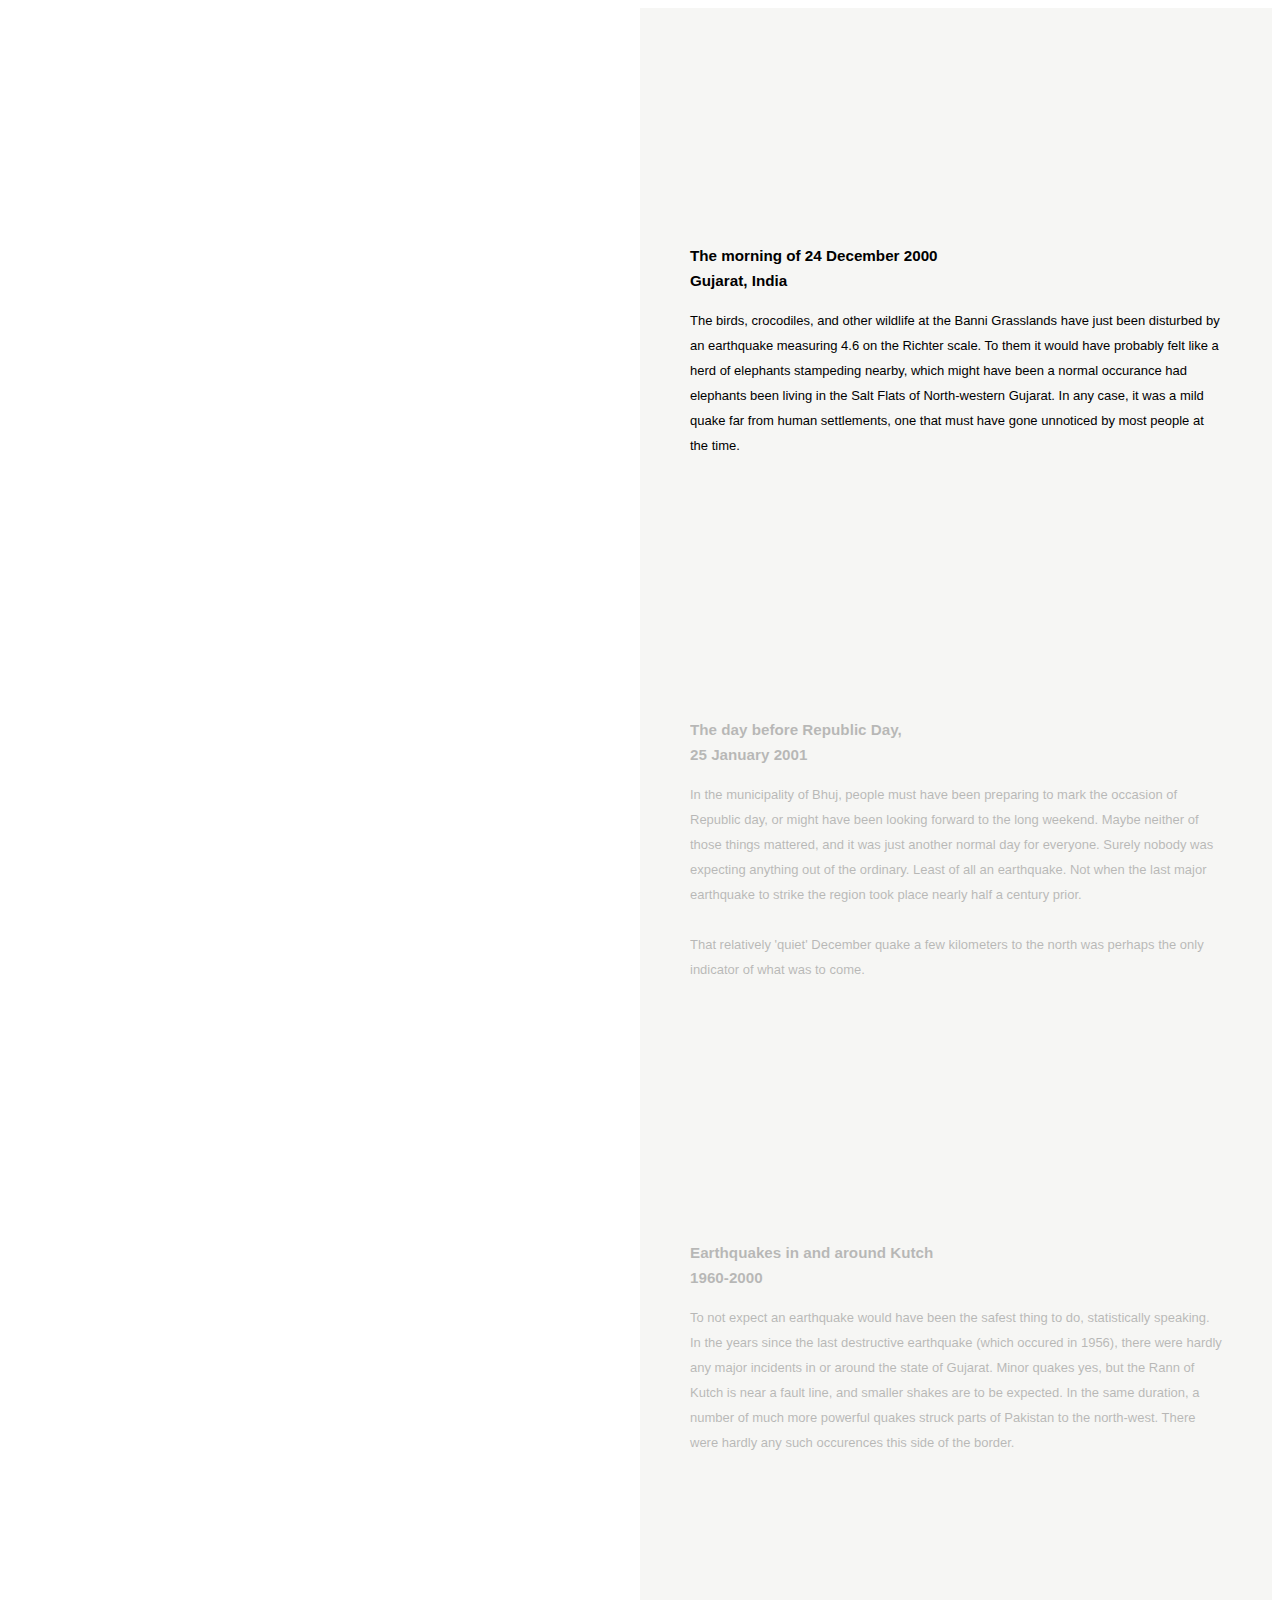
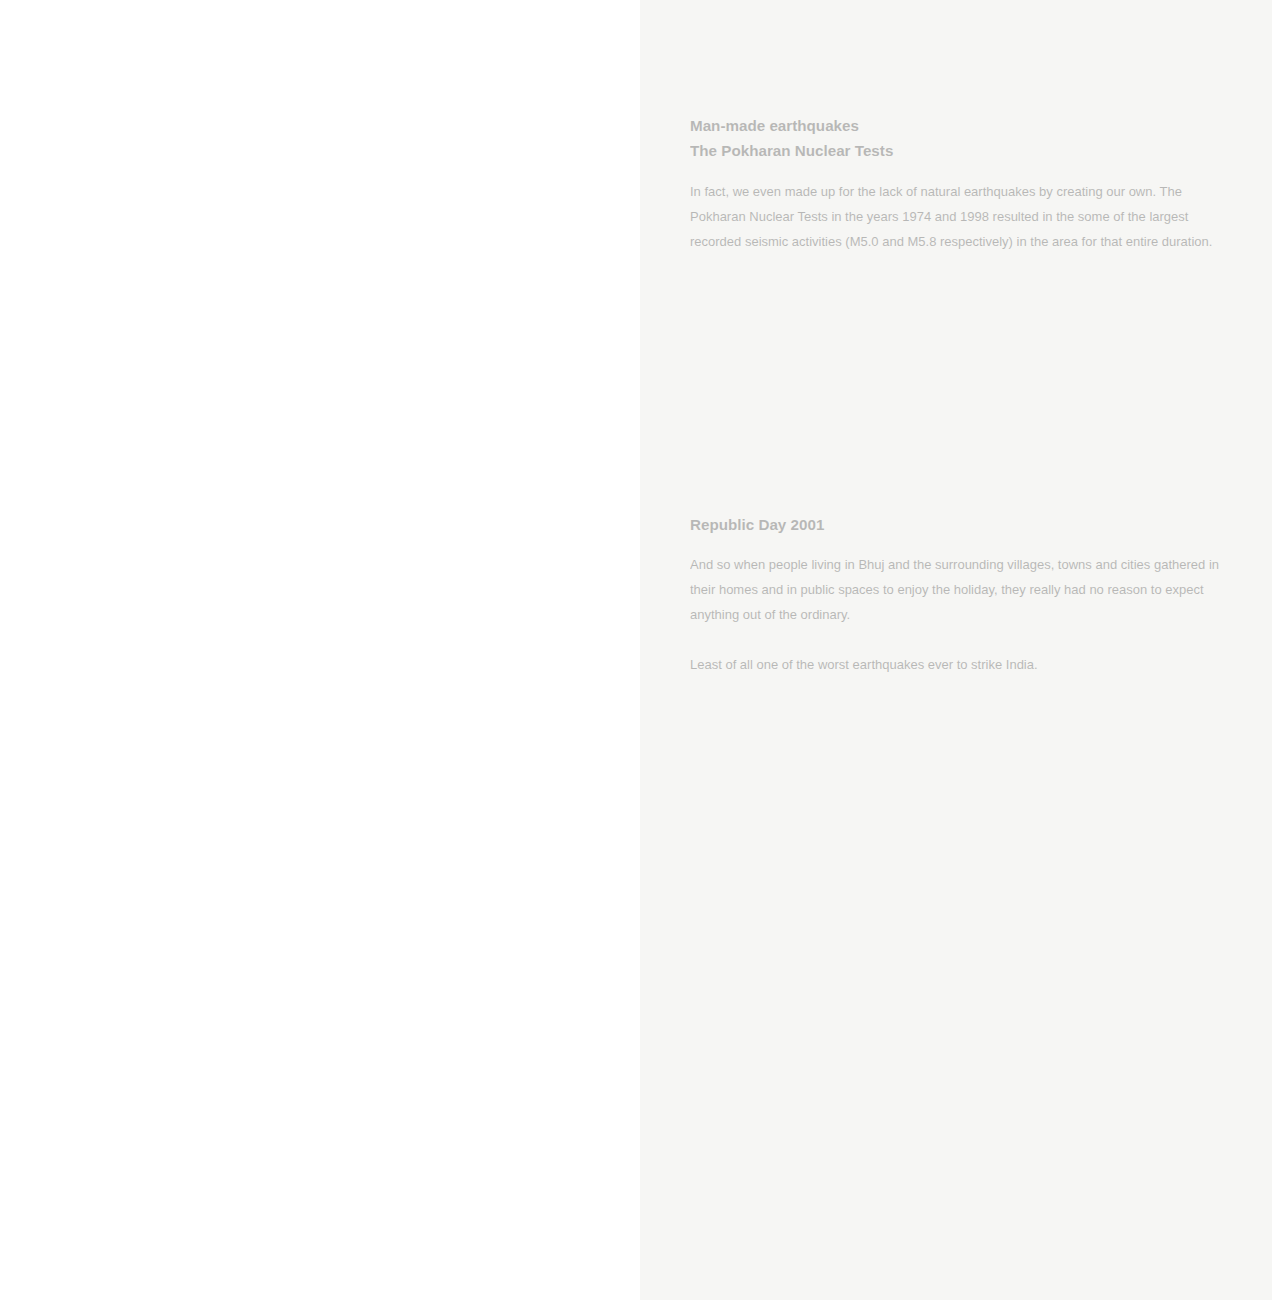
==== mapschool19/BhujDataStory.html @ 77ca4eab "Microupdate" ====
<!DOCTYPE html>
<html>
<head>
    <meta charset='utf-8' />
    <title>Bhuj - The Singularity</title>
    <meta name='viewport' content='initial-scale=1,maximum-scale=1,user-scalable=no' />
    <script src='https://api.tiles.mapbox.com/mapbox-gl-js/v1.3.1/mapbox-gl.js'></script>
    <link href='https://api.tiles.mapbox.com/mapbox-gl-js/v1.3.1/mapbox-gl.css' rel='stylesheet' />

    
    <link rel="stylesheet" type="text/css" href="style/style.css">
    
    <link href="https://fonts.googleapis.com/css?family=IBM+Plex+Mono&display=swap" rel="stylesheet">

</head>
<body>


<style>
#map {
    position: fixed;
    width:50%;

}
#features {
    width: 50%;
    margin-left: 50%;
    font-family: sans-serif;
    overflow-y: scroll;
    background-color: #f6f6f4;
}
 #headingtext{
    padding:  0px 50px;
    line-height: 25px;
    }
    
section {
    padding:  220px 50px 10px 50px;
    line-height: 25px;
    opacity: 0.25;
    font-size: 13px;
}
        
section.active {
    opacity: 1;
}
section:last-child {
    border-bottom: none;
    margin-bottom: 600px;
}
</style>

<div id='map'></div>
<div id='features'>
    
    <section id='prebhujone' class = 'active'>
        <h3>The morning of 24 December 2000<br>Gujarat, India</h3>
        <p>The birds, crocodiles, and other wildlife at the Banni Grasslands have just been disturbed by an earthquake measuring 4.6 on the Richter scale. To them it would have probably felt like a herd of elephants stampeding nearby, which might have been a normal occurance had elephants been living in the Salt Flats of North-western Gujarat. In any case, it was a mild quake far from human settlements, one that must have gone unnoticed by most people at the time.</p>
    </section>
    
    <section id='prebhujtwo'>
        <h3>The day before Republic Day,<br> 25 January 2001</h3>
        <p>In the municipality of Bhuj, people must have been preparing to mark the occasion of Republic day, or might have been looking forward to the long weekend. Maybe neither of those things mattered, and it was just another normal day for everyone. Surely nobody was expecting anything out of the ordinary. Least of all an earthquake. Not when the last major earthquake to strike the region took place nearly half a century prior.  <br><br> That relatively 'quiet' December quake a few kilometers to the north was perhaps the only indicator of what was to come.  </p>
    </section>
    
    <section id='earthquakehistory'>
        <h3>Earthquakes in and around Kutch<br>1960-2000</h3>
        <p>To not expect an earthquake would have been the safest thing to do, statistically speaking. In the years since the last destructive earthquake (which occured in 1956), there were hardly any major incidents in or around the state of Gujarat. Minor quakes yes, but the Rann of Kutch is near a fault line, and smaller shakes are to be expected. In the same duration, a number of much more powerful quakes struck parts of Pakistan to the north-west. There were hardly any such occurences this side of the border.</p>
    </section>
    
    <section id='nuclear'>
        <h3>Man-made earthquakes<br>The Pokharan Nuclear Tests</h3>
        <p>In fact, we even made up for the lack of natural earthquakes by creating our own. The Pokharan Nuclear Tests in the years 1974 and 1998 resulted in the some of the largest recorded seismic activities (M5.0 and M5.8 respectively) in the area for that entire duration.</p>
    </section>
    
    <section id='dday'>
        <h3>Republic Day 2001</h3>
        <p>And so when people living in Bhuj and the surrounding villages, towns and cities gathered in their homes and in public spaces to enjoy the holiday, they really had no reason to expect anything out of the ordinary.<br><br>
        Least of all one of the worst earthquakes ever to strike India.
        </p>
    </section>
    

    </div>
<script>
mapboxgl.accessToken = 'pk.eyJ1IjoicmlzaGl2YW51a3VydSIsImEiOiJjazA2eGFybDQwNXg1M29tYzc4OWdjNTJtIn0.K-1QUouqlL8MSHaQAMP_0A';

var map = new mapboxgl.Map({
    container: 'map',
    style: 'mapbox://styles/rishivanukuru/ck06xkkby1nrp1cmcadby5s35/draft',
    center: [69.763000000000005,23.971],
    zoom: 12
});
    
    map.on('click', function(e) {
  var features = map.queryRenderedFeatures(e.point, {
    layers: ['earthquakes-before-bhuj-v1'] // replace this with the name of the layer
  });

  if (!features.length) {
    return;
  }

  var feature = features[0];

  var popup = new mapboxgl.Popup({ offset: [0, -15] })
    .setLngLat(feature.geometry.coordinates)
    .setHTML('<h3>' + feature.properties.title + '</h3><p>' + feature.properties.description + '</p>')
    .addTo(map);
});

var chapters = {

    'prebhujone': {
        curve:1,
        //bearing: 27,
        center: [69.763000000000005,23.971],
        zoom: 12
    },
    'prebhujtwo': {
        curve: 0.1,
        duration: 5000,
        center: [69.672,23.251],
        zoom: 12.25,
        pitch: 0
    },
    'earthquakehistory': {
        center: [70.137, 24.202],
        zoom: 5.48,
        duration: 3000
    },
    'nuclear': {
        center: [71.879, 26.972],
        zoom: 9.96,
        duration: 3000

    },
    'dday': {
        duration: 5000,
        center: [69.672,23.251],
        zoom: 12.25,
        pitch: 0
    },
};

// On every scroll event, check which element is on screen
window.onscroll = function() {
    var chapterNames = Object.keys(chapters);
    for (var i = 0; i < chapterNames.length; i++) {
        var chapterName = chapterNames[i];
        if (isElementOnScreen(chapterName)) {
            setActiveChapter(chapterName);
            break;
        }
    }
};

var activeChapterName = 'preBhujOne';
function setActiveChapter(chapterName) {
    if (chapterName === activeChapterName) return;

    map.flyTo(chapters[chapterName]);

    document.getElementById(chapterName).setAttribute('class', 'active');
    document.getElementById(activeChapterName).setAttribute('class', '');

    activeChapterName = chapterName;
}

function isElementOnScreen(id) {
    var element = document.getElementById(id);
    var bounds = element.getBoundingClientRect();
    return bounds.top < window.innerHeight && bounds.bottom > 0;
}

</script>

</body>
</html>
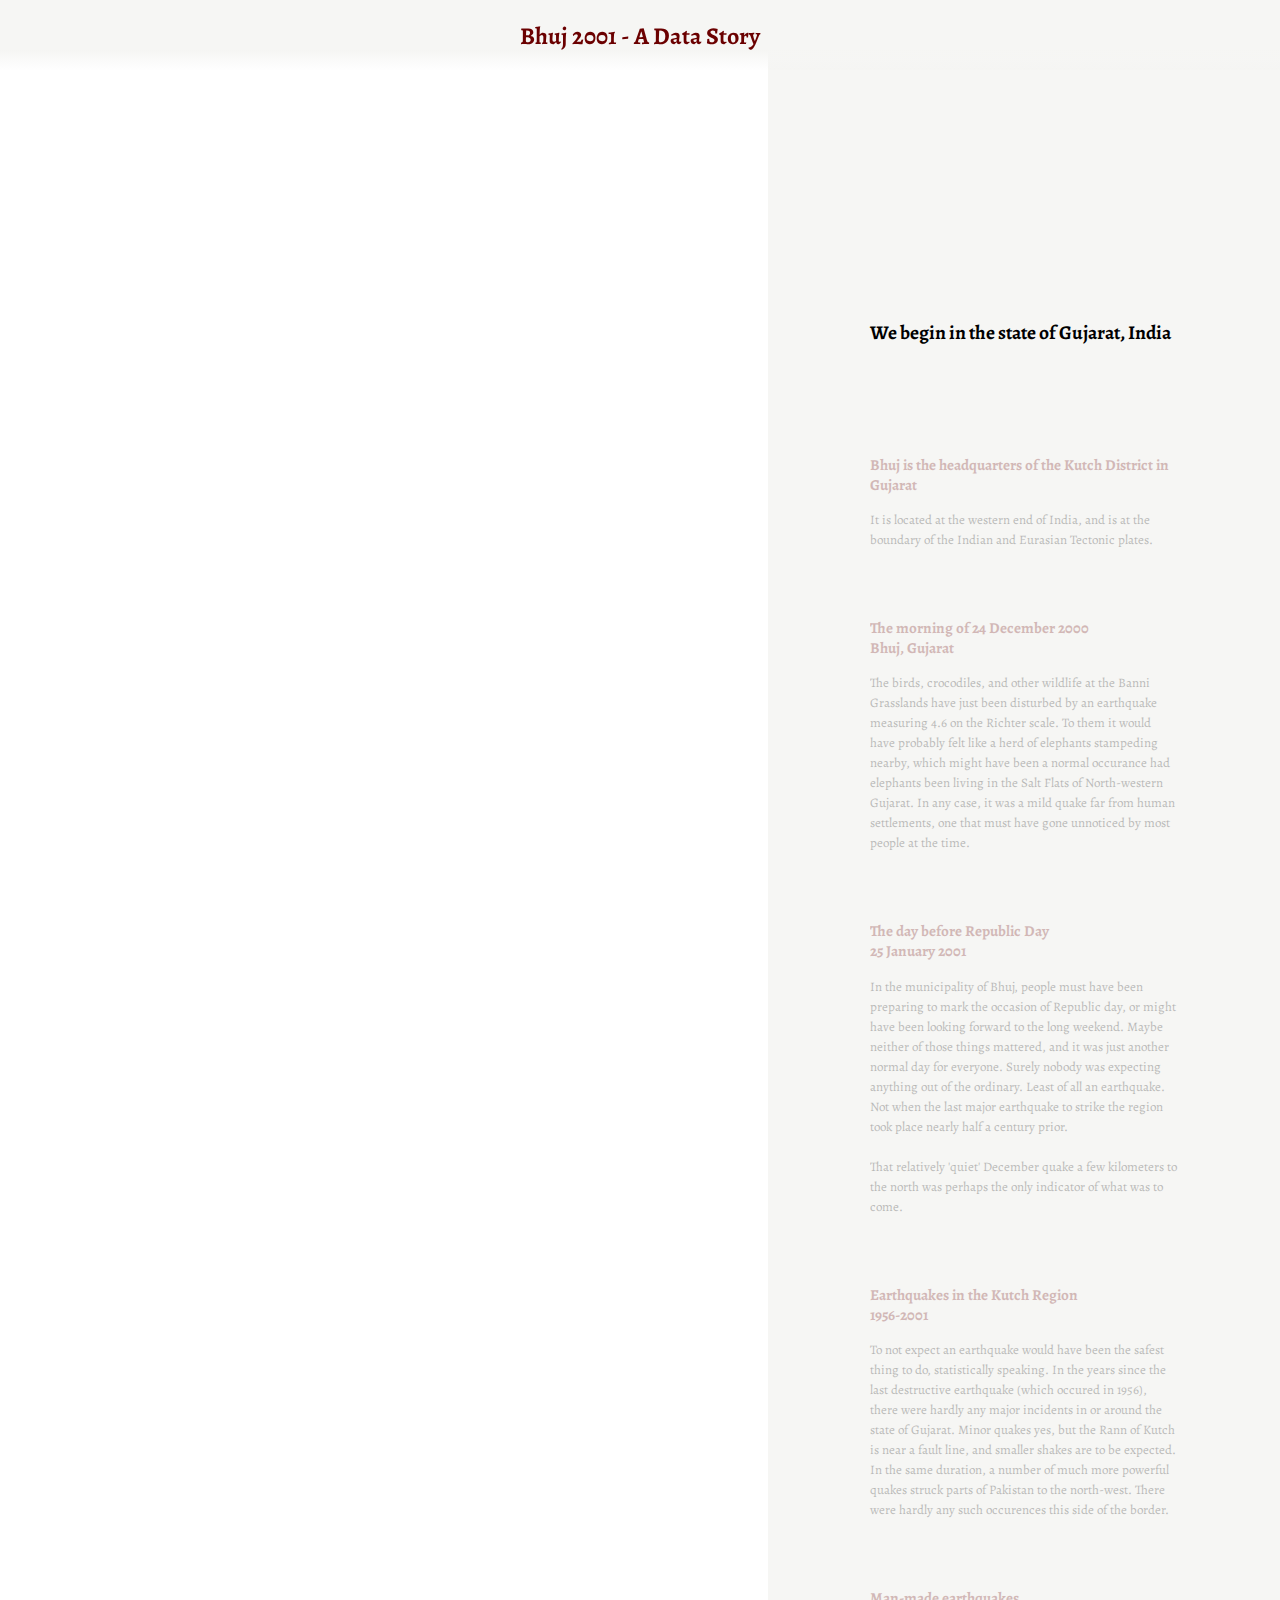
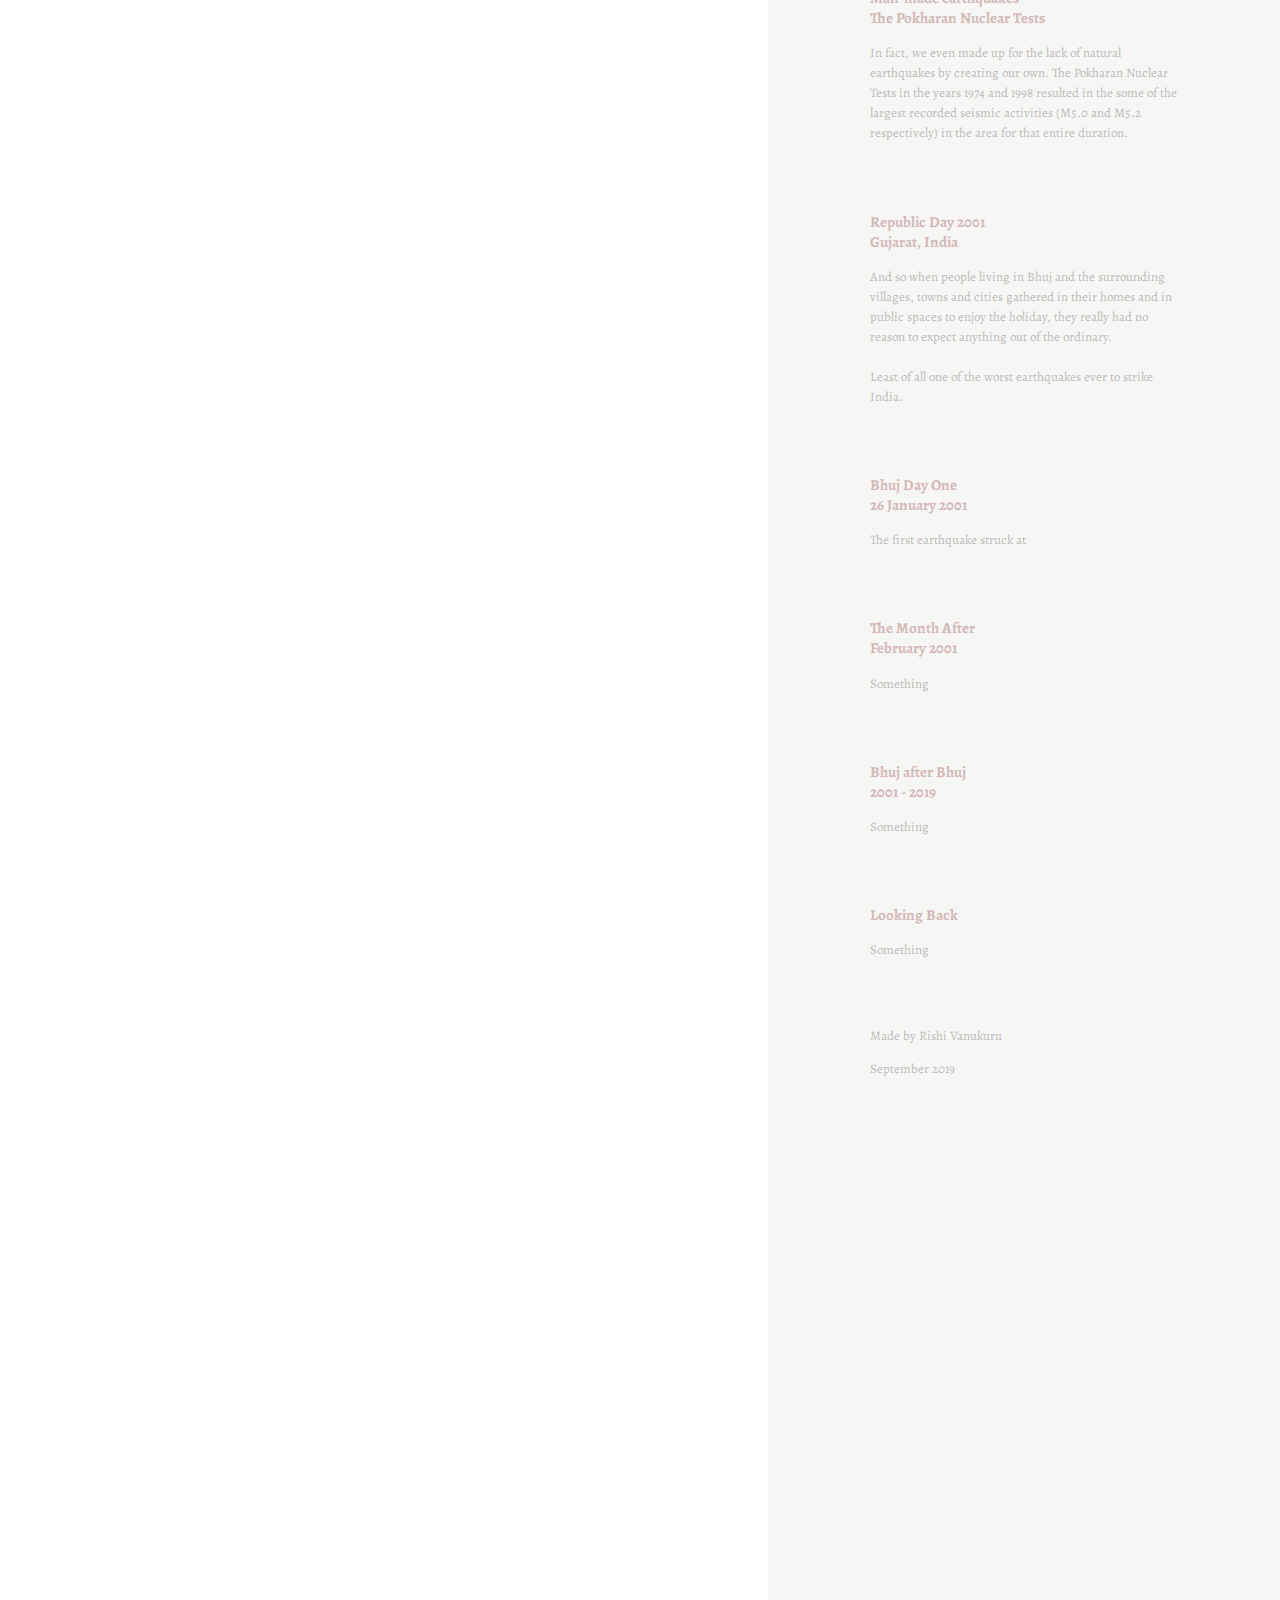
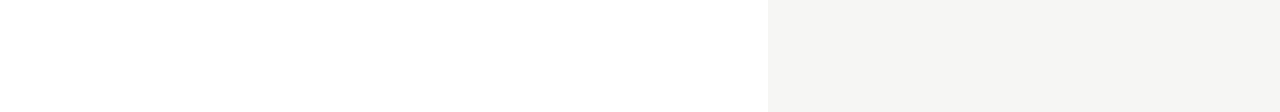
==== commit a5c202de: "Pre-Final Commit" ====
--- a/mapschool19/BhujDataStory.html
+++ b/mapschool19/BhujDataStory.html
@@ -2,7 +2,7 @@
 <html>
 <head>
     <meta charset='utf-8' />
-    <title>Bhuj - The Singularity</title>
+    <title>Bhuj - A Data Story</title>
     <meta name='viewport' content='initial-scale=1,maximum-scale=1,user-scalable=no' />
     <script src='https://api.tiles.mapbox.com/mapbox-gl-js/v1.3.1/mapbox-gl.js'></script>
     <link href='https://api.tiles.mapbox.com/mapbox-gl-js/v1.3.1/mapbox-gl.css' rel='stylesheet' />
@@ -11,140 +11,300 @@
     <link rel="stylesheet" type="text/css" href="style/style.css">
     
     <link href="https://fonts.googleapis.com/css?family=IBM+Plex+Mono&display=swap" rel="stylesheet">
+    <link href="https://fonts.googleapis.com/css?family=Alegreya&display=swap" rel="stylesheet">
+
 
 </head>
 <body>
 
-
-<style>
-#map {
-    position: fixed;
-    width:50%;
-
-}
-#features {
-    width: 50%;
-    margin-left: 50%;
-    font-family: sans-serif;
-    overflow-y: scroll;
-    background-color: #f6f6f4;
-}
- #headingtext{
-    padding:  0px 50px;
-    line-height: 25px;
-    }
-    
-section {
-    padding:  220px 50px 10px 50px;
-    line-height: 25px;
-    opacity: 0.25;
-    font-size: 13px;
-}
-        
-section.active {
-    opacity: 1;
-}
-section:last-child {
-    border-bottom: none;
-    margin-bottom: 600px;
-}
-</style>
-
+    
+    <div id = "header">
+    
+        <h2 align = "center">Bhuj 2001 - A Data Story
+        </h2>
+    </div>
+    
 <div id='map'></div>
+    
+   
 <div id='features'>
     
-    <section id='prebhujone' class = 'active'>
-        <h3>The morning of 24 December 2000<br>Gujarat, India</h3>
+    
+    <section>
+    <h1></h1>
+    </section>
+    
+    <section>
+    <h1></h1>
+    </section>
+    
+    
+    <section>
+    <h1></h1>
+    </section>
+    
+    <section>
+    <h1></h1>
+    </section>
+    
+    
+    <section>
+    <h1></h1>
+    </section>
+    
+    
+    
+    <section id='starter' class = 'active'>
+        
+        <h2>We begin in the state of Gujarat, India</h2>
+        <br>
+        <br>
+    </section>
+    
+    
+    <section id='opening'>
+        <h3>Bhuj is the headquarters of the Kutch District in Gujarat</h3>
+        <p>It is located at the western end of India, and is at the boundary of the Indian and Eurasian Tectonic plates.</p>
+    </section>
+    
+     <section id='zoomOpening'>
+        <h3>The morning of 24 December 2000<br>Bhuj, Gujarat</h3>
         <p>The birds, crocodiles, and other wildlife at the Banni Grasslands have just been disturbed by an earthquake measuring 4.6 on the Richter scale. To them it would have probably felt like a herd of elephants stampeding nearby, which might have been a normal occurance had elephants been living in the Salt Flats of North-western Gujarat. In any case, it was a mild quake far from human settlements, one that must have gone unnoticed by most people at the time.</p>
     </section>
     
-    <section id='prebhujtwo'>
-        <h3>The day before Republic Day,<br> 25 January 2001</h3>
-        <p>In the municipality of Bhuj, people must have been preparing to mark the occasion of Republic day, or might have been looking forward to the long weekend. Maybe neither of those things mattered, and it was just another normal day for everyone. Surely nobody was expecting anything out of the ordinary. Least of all an earthquake. Not when the last major earthquake to strike the region took place nearly half a century prior.  <br><br> That relatively 'quiet' December quake a few kilometers to the north was perhaps the only indicator of what was to come.  </p>
-    </section>
-    
-    <section id='earthquakehistory'>
-        <h3>Earthquakes in and around Kutch<br>1960-2000</h3>
+    <section id='compareOldBhuj'>
+        <h3>The day before Republic Day
+<br>25 January 2001</h3>
+        <p>In the municipality of Bhuj, people must have been preparing to mark the occasion of Republic day, or might have been looking forward to the long weekend. Maybe neither of those things mattered, and it was just another normal day for everyone. Surely nobody was expecting anything out of the ordinary. Least of all an earthquake. Not when the last major earthquake to strike the region took place nearly half a century prior.<br><br>That relatively 'quiet' December quake a few kilometers to the north was perhaps the only indicator of what was to come.
+
+</p>
+    </section>
+    
+    <section id='betweenBhuj'>
+        <h3>Earthquakes in the Kutch Region<br>1956-2001</h3>
         <p>To not expect an earthquake would have been the safest thing to do, statistically speaking. In the years since the last destructive earthquake (which occured in 1956), there were hardly any major incidents in or around the state of Gujarat. Minor quakes yes, but the Rann of Kutch is near a fault line, and smaller shakes are to be expected. In the same duration, a number of much more powerful quakes struck parts of Pakistan to the north-west. There were hardly any such occurences this side of the border.</p>
     </section>
     
-    <section id='nuclear'>
-        <h3>Man-made earthquakes<br>The Pokharan Nuclear Tests</h3>
-        <p>In fact, we even made up for the lack of natural earthquakes by creating our own. The Pokharan Nuclear Tests in the years 1974 and 1998 resulted in the some of the largest recorded seismic activities (M5.0 and M5.8 respectively) in the area for that entire duration.</p>
-    </section>
-    
-    <section id='dday'>
-        <h3>Republic Day 2001</h3>
-        <p>And so when people living in Bhuj and the surrounding villages, towns and cities gathered in their homes and in public spaces to enjoy the holiday, they really had no reason to expect anything out of the ordinary.<br><br>
-        Least of all one of the worst earthquakes ever to strike India.
-        </p>
-    </section>
+    <section id='nuclearQuake'>
+        <h3>Man-made earthquakes<br>The Pokharan Nuclear Tests
+</h3>
+        <p>In fact, we even made up for the lack of natural earthquakes by creating our own. The Pokharan Nuclear Tests in the years 1974 and 1998 resulted in the some of the largest recorded seismic activities (M5.0 and M5.2 respectively) in the area for that entire duration.
+
+</p>
+    </section>
+    
+    <section id='backToStart'>
+        <h3>Republic Day 2001<br>Gujarat, India</h3>
+        <p>And so when people living in Bhuj and the surrounding villages, towns and cities gathered in their homes and in public spaces to enjoy the holiday, they really had no reason to expect anything out of the ordinary.<br><br>Least of all one of the worst earthquakes ever to strike India.</p>
+    </section>
+    
+    <section id='BhujDayOne'>
+        <h3>Bhuj Day One<br>26 January 2001</h3>
+        <p>The first earthquake struck at </p>
+    </section>
+    
+    <section id='BhujMonthOne'>
+        <h3>The Month After<br>February 2001</h3>
+        <p>Something</p>
+    </section>
+    
+    <section id='BhujTimeSince'>
+        <h3>Bhuj after Bhuj<br>2001 - 2019</h3>
+        <p>Something</p>
+    </section>
+    
+    
+    <section id='Ending'>
+        <h3>Looking Back</h3>
+        <p>Something</p>
+    </section>
+    
+    <section>
+        <p>Made by Rishi Vanukuru</p>
+        <p>September 2019</p>
+    </section>
+    
+    
     
 
     </div>
+    
+    
 <script>
+    
+    
 mapboxgl.accessToken = 'pk.eyJ1IjoicmlzaGl2YW51a3VydSIsImEiOiJjazA2eGFybDQwNXg1M29tYzc4OWdjNTJtIn0.K-1QUouqlL8MSHaQAMP_0A';
 
 var map = new mapboxgl.Map({
     container: 'map',
     style: 'mapbox://styles/rishivanukuru/ck06xkkby1nrp1cmcadby5s35/draft',
-    center: [69.763000000000005,23.971],
-    zoom: 12
+    center: [80.136,22.305],
+    zoom: 3.69
 });
     
-    map.on('click', function(e) {
-  var features = map.queryRenderedFeatures(e.point, {
-    layers: ['earthquakes-before-bhuj-v1'] // replace this with the name of the layer
-  });
-
-  if (!features.length) {
-    return;
-  }
-
-  var feature = features[0];
-
-  var popup = new mapboxgl.Popup({ offset: [0, -15] })
-    .setLngLat(feature.geometry.coordinates)
-    .setHTML('<h3>' + feature.properties.title + '</h3><p>' + feature.properties.description + '</p>')
-    .addTo(map);
+var layerNames = [
+    'gujaratdistricts',
+    'bhujdistrict',
+    '24december',
+    '24decembertext',
+    'oldbhuj',
+    'oldbhujtext',
+    'prebhujallmain',
+    'prebhujallmaintext',
+    'bhujdayone',
+    'bhujdayonetext',
+    'bhujmonthone',
+    'bhujmonthonetext',
+    'bhujtimesince',
+    'bhujtimesincetext',
+    'bhujmain'
+];
+
+    
+map.on('load', function(){
+
+    for(var i = 2; i<layerNames.length ; i++)
+        {
+         map.setLayoutProperty(layerNames[i], 'visibility', 'none');
+        }
+    
+         map.setLayoutProperty('prebhujall', 'visibility', 'none');
+         map.setLayoutProperty('postbhujall', 'visibility', 'none');
+
+
+
 });
 
+
 var chapters = {
 
-    'prebhujone': {
-        curve:1,
-        //bearing: 27,
-        center: [69.763000000000005,23.971],
-        zoom: 12
-    },
-    'prebhujtwo': {
-        curve: 0.1,
-        duration: 5000,
-        center: [69.672,23.251],
-        zoom: 12.25,
-        pitch: 0
-    },
-    'earthquakehistory': {
-        center: [70.137, 24.202],
-        zoom: 5.48,
-        duration: 3000
-    },
-    'nuclear': {
-        center: [71.879, 26.972],
-        zoom: 9.96,
-        duration: 3000
-
-    },
-    'dday': {
-        duration: 5000,
-        center: [69.672,23.251],
-        zoom: 12.25,
-        pitch: 0
-    },
+    'starter':{
+        curve:1,
+        center: [80.136,22.305],
+        zoom: 3.68,
+        bearing: 0,
+        pitch: 0,
+        duration: 3000
+        
+    },
+    
+    'opening':{
+        curve:1,
+        center: [80.136,22.305],
+        zoom: 4.01,
+        bearing: 0,
+        pitch: 0,
+        duration: 3000
+        
+    },
+        'zoomOpening':{
+        
+        center: [70.355,23.694],
+        zoom: 7.52,
+        bearing: 0,
+        pitch: 0,
+        duration: 3000
+        
+    },
+        'compareOldBhuj':{
+        
+        center: [70.355,23.694],
+        zoom: 7.52,
+        bearing: 0,
+        pitch: 0,
+        duration: 3000
+        
+    },
+        'betweenBhuj':{
+        center: [71.696,22.546],
+        zoom: 6.40,
+        bearing: 0,
+        pitch: 20,
+        duration: 3000
+        
+    },
+        'nuclearQuake':{
+        curve:0.5,
+        center: [71.883,26.962],
+        zoom: 9.92,
+        bearing: 5,
+        pitch: 30,
+        duration: 5000
+        
+    },
+        'backToStart':{
+        curve:0.1,
+        center: [70.355,23.694],
+        zoom: 7.52,
+        bearing: 0,
+        pitch: 30,
+        duration: 3000
+        
+    },
+        'BhujDayOne':{
+        curve:1,
+        center: [70.355,23.694],
+        zoom: 7.52,
+        bearing: 0,
+        pitch: 0,
+        duration: 3000
+        
+    },
+        'BhujMonthOne':{
+        curve:1,
+        center: [70.355,23.694],
+        zoom: 7.52,
+        bearing: 3,
+        pitch: 20,
+        duration: 3000
+        
+    },
+        'BhujTimeSince':{
+        curve:1,
+        center: [70.355,23.694],
+        zoom: 7.52,
+        bearing: 0,
+        pitch: 0,
+        duration: 3000
+        
+    },
+    
+    'Ending': {
+        curve:1,
+        center: [80.136,22.305],
+        zoom: 3.68,
+        bearing: 0,
+        pitch: 0,
+        duration: 3000
+    }
+    
 };
+    
+var chapterNameArray = Object.keys(chapters);
+
+var chapterLayerData = {
+    
+    'layers': [
+        
+        {'name': 'starter', 'activelayers': ['gujaratdistricts']},
+        {'name': 'opening', 'activelayers': ['bhujdistrict','24december']},
+        {'name': 'zoomOpening', 'activelayers': ['24december','24decembertext']},
+        {'name': 'compareOldBhuj', 'activelayers': ['24december','24decembertext','oldbhuj','oldbhujtext']},
+        {'name': 'betweenBhuj', 'activelayers': ['prebhujallmain','prebhujallmaintext']},
+        {'name': 'nuclearQuake', 'activelayers': ['prebhujallmain','prebhujallmaintext']},
+        {'name': 'backToStart', 'activelayers': ['24december','24decembertext','oldbhuj','oldbhujtext']},
+        {'name': 'BhujDayOne', 'activelayers': ['bhujdayone','bhujdayonetext']},
+        {'name': 'BhujMonthOne', 'activelayers': ['bhujmonthone','bhujmonthonetext']},
+        {'name': 'BhujTimeSince', 'activelayers': ['bhujtimesince','bhujtimesincetext']},
+        {'name': 'Ending', 'activelayers': ['bhujmain']}
+    ]
+    
+};
+    
 
 // On every scroll event, check which element is on screen
 window.onscroll = function() {
+    
     var chapterNames = Object.keys(chapters);
     for (var i = 0; i < chapterNames.length; i++) {
         var chapterName = chapterNames[i];
@@ -155,23 +315,83 @@
     }
 };
 
-var activeChapterName = 'preBhujOne';
+var activeChapterName = 'starter';
+    
 function setActiveChapter(chapterName) {
-    if (chapterName === activeChapterName) return;
-
+    
+    if (chapterName == activeChapterName) return;
+    
     map.flyTo(chapters[chapterName]);
 
     document.getElementById(chapterName).setAttribute('class', 'active');
     document.getElementById(activeChapterName).setAttribute('class', '');
 
+    setActiveLayers(chapterName);
     activeChapterName = chapterName;
+
 }
+    
+function setActiveLayers(chapterName)
+    {
+        var isFound = false;
+        var chapterIndex = -1;
+        for(var i = 0; i<chapterNameArray.length ; i++)
+            {
+                if(!isFound)
+                    {
+                        if(chapterNameArray[i]==chapterName)
+                            {
+                            isFound = true;
+                            chapterIndex = i;
+                            toggleLayerStates(chapterName, chapterIndex);
+                            }    
+                    }
+
+
+            }
+            
+    }
+
+    
+function toggleLayerStates(chapterName, chapterNum)
+    {
+
+        for(var i = 0; i<layerNames.length; i++)
+            {
+                map.setLayoutProperty(layerNames[i], 'visibility', 'none');  
+            }
+        
+        var chapterNameText = chapterNameArray[chapterNum];
+        
+        
+        for(var x = 0; x < chapterLayerData.layers[chapterNum].activelayers.length ; x++ )
+            {
+                
+                
+                for(var i = 0; i<layerNames.length; i++)
+                {
+                                
+                    if(chapterLayerData.layers[chapterNum].activelayers[x] == layerNames[i])
+                    {
+                        map.setLayoutProperty(layerNames[i], 'visibility', 'visible');
+                    }
+              
+                }
+                
+            }
+        
+
+        
+    }
+    
 
 function isElementOnScreen(id) {
     var element = document.getElementById(id);
     var bounds = element.getBoundingClientRect();
-    return bounds.top < window.innerHeight && bounds.bottom > 0;
+    return (bounds.top < (window.innerHeight/2) && (bounds.bottom > 0) && (bounds.bottom > (window.innerHeight/2 )));
 }
+    
+
 
 </script>
 
--- a/mapschool19/style/style.css
+++ b/mapschool19/style/style.css
@@ -0,0 +1,71 @@
+*{
+font-family: 'Alegreya', serif;
+}
+
+body { margin:0; padding:0; }
+
+
+#map { position:absolute; top:0; bottom:0; width:100%; }
+
+
+#map {
+    
+    position: fixed;
+    width:60%;
+}
+
+#features {
+    width: 40%;
+    margin-left: 60%;
+    font-family: sans-serif;
+    /*overflow-y: scroll;*/
+    background-color: #f6f6f4;
+    /*margin-top:100px;*/
+    position: absolute;
+    
+}
+
+#filler {
+    padding: 20px 20px 20px 20px;
+}
+    
+#header{
+    
+    position: fixed;
+    height : 70px;
+    background: linear-gradient(to bottom, rgba(246,246,244,1) 0%,rgba(246,246,244,1) 72%,rgba(246,246,244,0) 100%);
+    overflow: hidden;
+    z-index: 100;
+    display: block;
+    right: 0;
+    left:0;
+}
+
+
+
+#header h2{
+    color: #6b0000;
+}
+
+section {
+    padding:  20px 50px 20px 20%;
+    line-height: 20px;
+    opacity: 0.25;
+    font-size: 13px;
+    width: 60%;
+    
+}
+
+section h3{
+        color: #6b0000;
+
+}
+        
+section.active {
+    opacity: 1;
+}
+section:last-child {
+    border-bottom: none;
+    margin-bottom: 600px;
+}
+
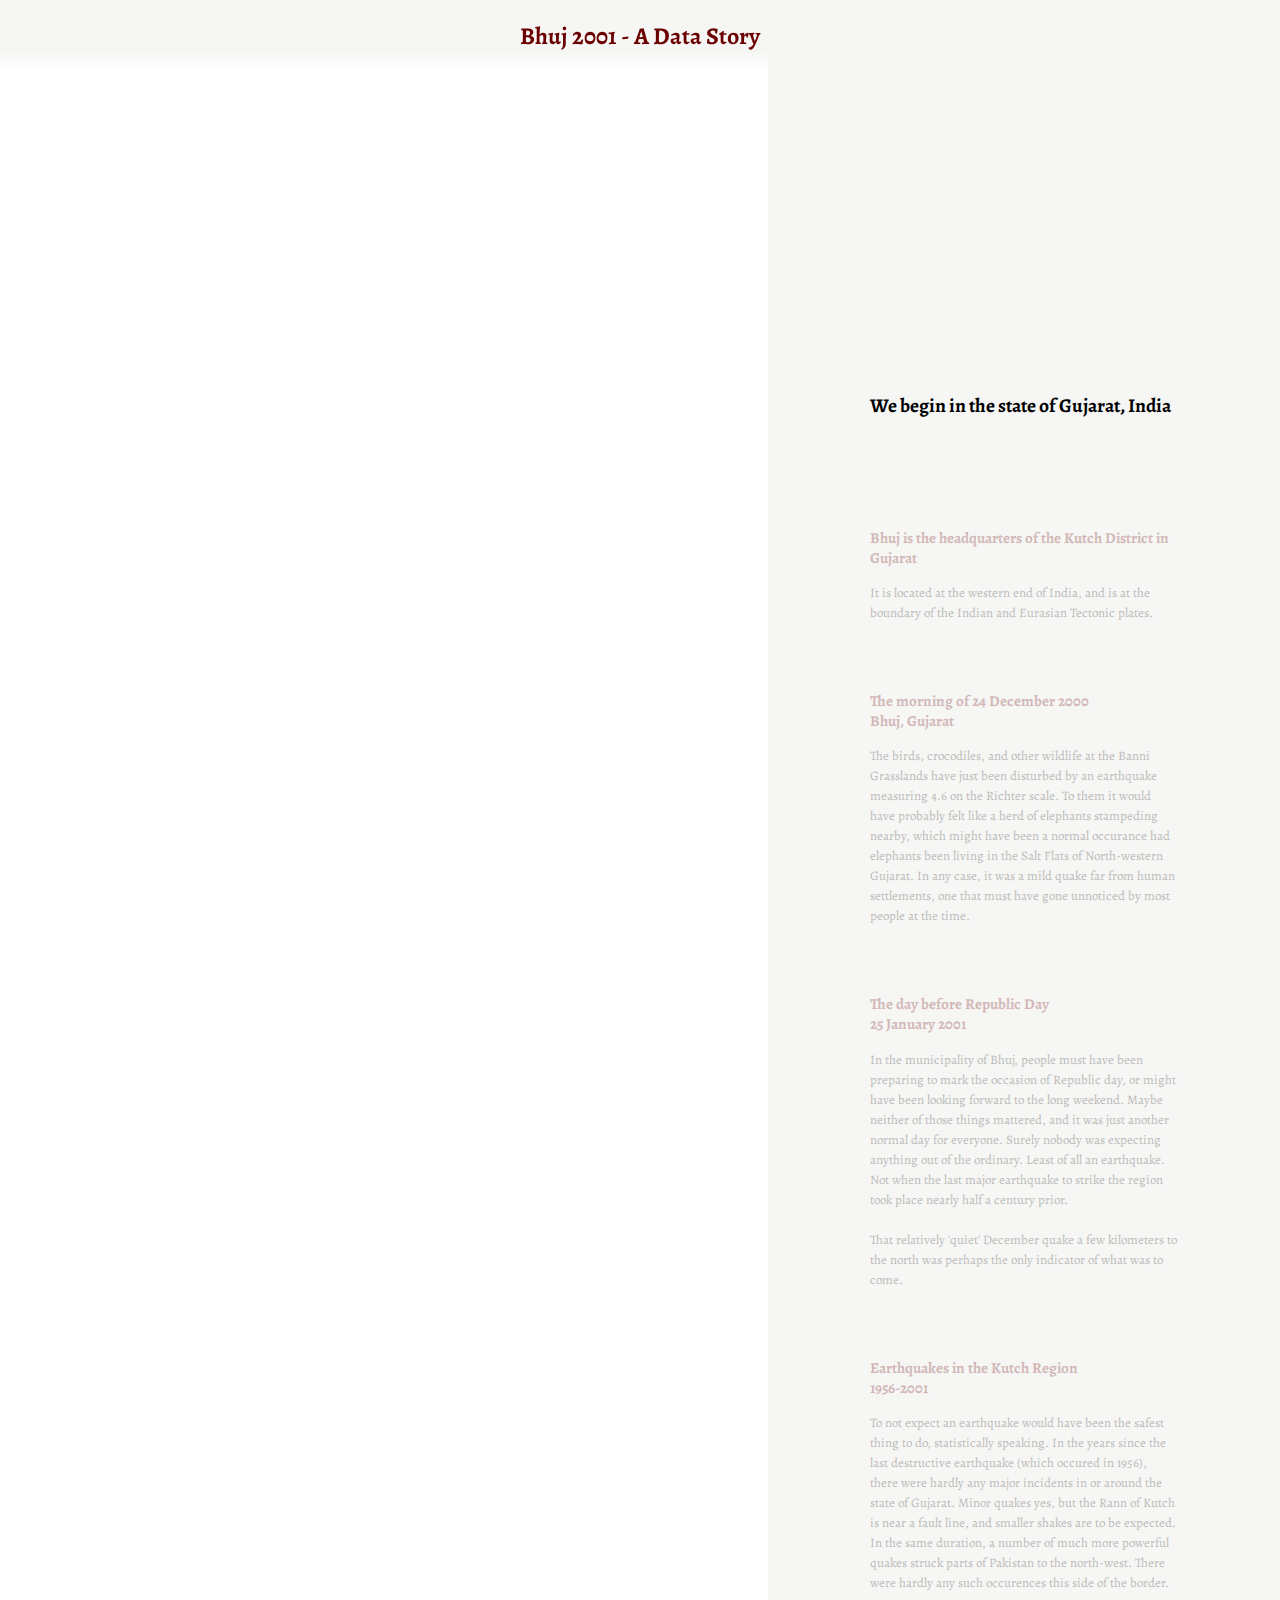
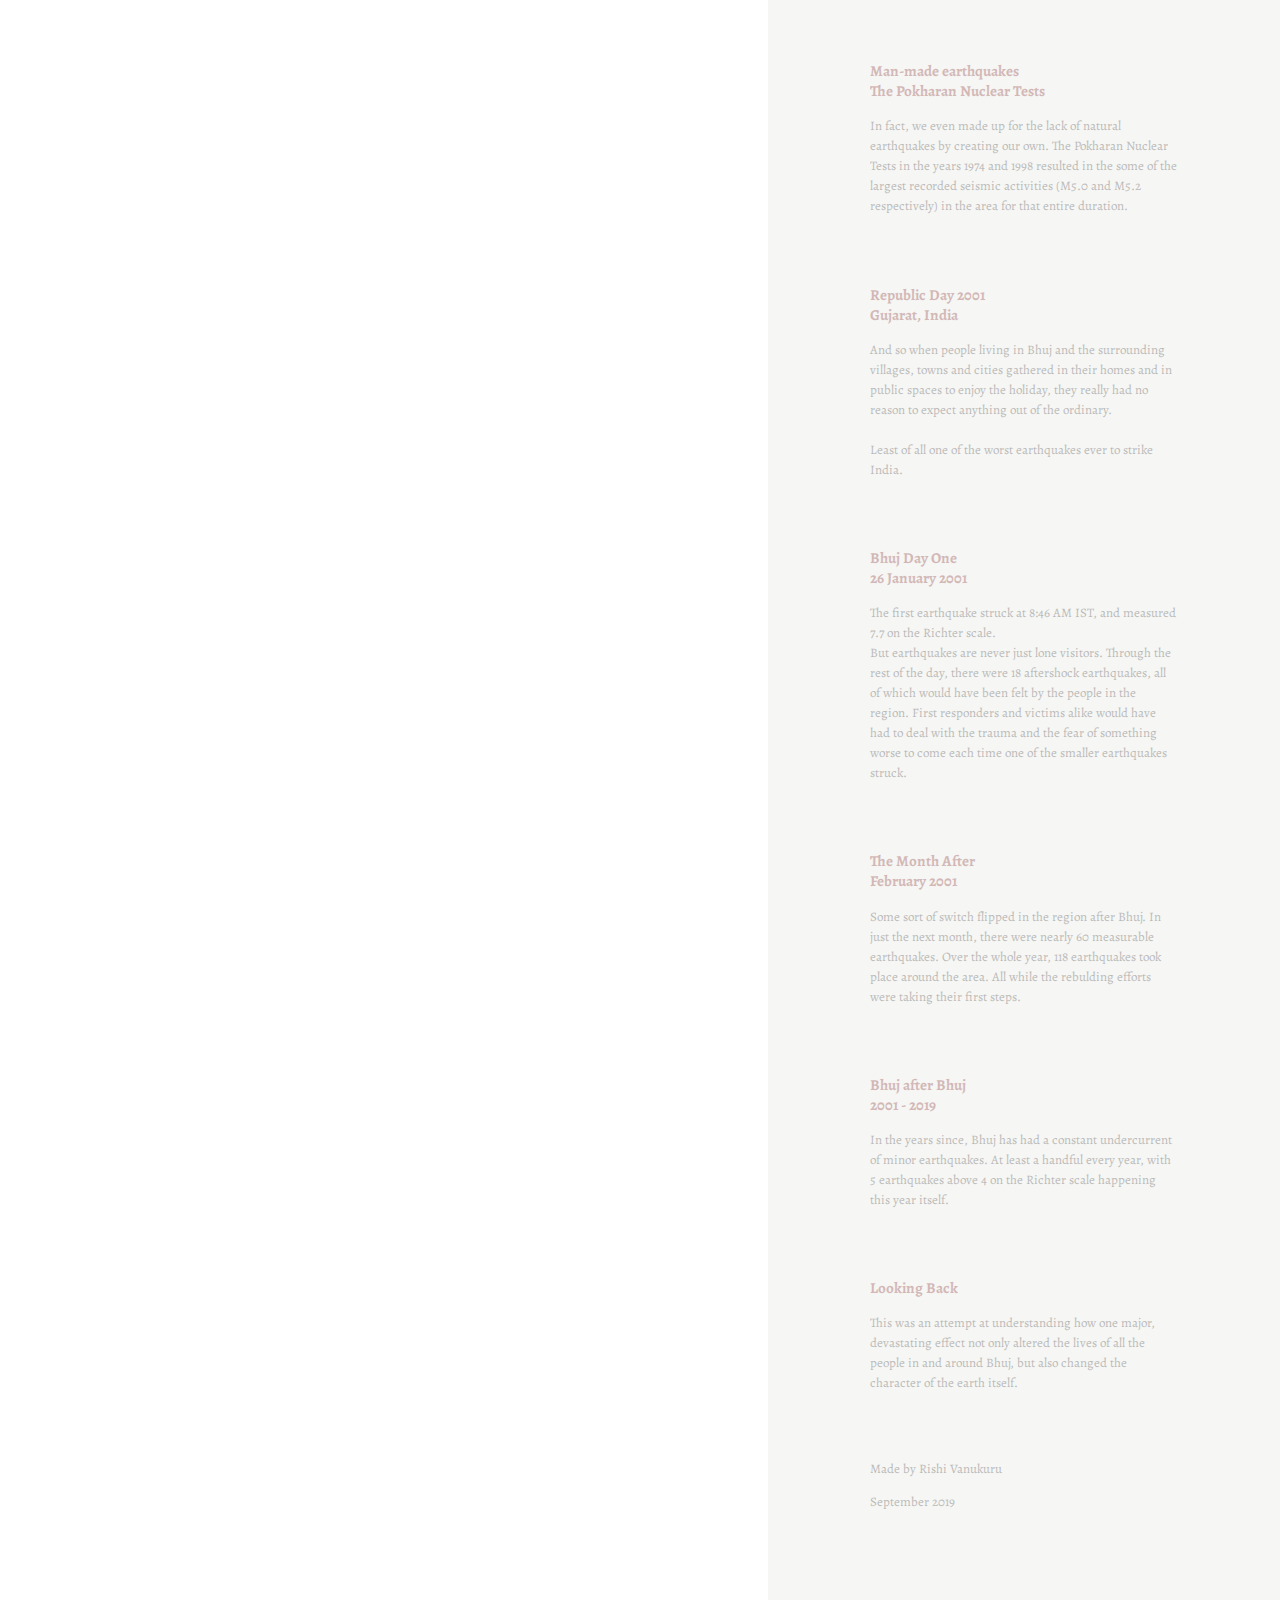
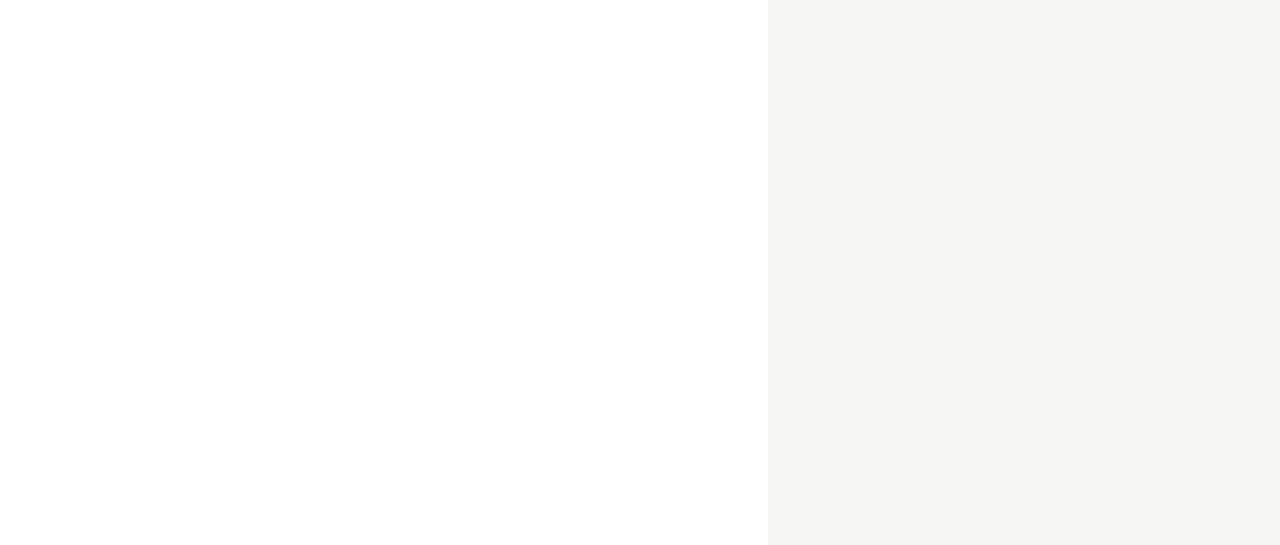
==== commit ee3f8c5b: "Final Sunday Commit" ====
--- a/mapschool19/BhujDataStory.html
+++ b/mapschool19/BhujDataStory.html
@@ -30,29 +30,7 @@
 <div id='features'>
     
     
-    <section>
-    <h1></h1>
-    </section>
-    
-    <section>
-    <h1></h1>
-    </section>
-    
-    
-    <section>
-    <h1></h1>
-    </section>
-    
-    <section>
-    <h1></h1>
-    </section>
-    
-    
-    <section>
-    <h1></h1>
-    </section>
-    
-    
+<div id = "filler"></div>
     
     <section id='starter' class = 'active'>
         
@@ -100,23 +78,23 @@
     
     <section id='BhujDayOne'>
         <h3>Bhuj Day One<br>26 January 2001</h3>
-        <p>The first earthquake struck at </p>
+        <p>The first earthquake struck at 8:46 AM IST, and measured 7.7 on the Richter scale. <br> But earthquakes are never just lone visitors. Through the rest of the day, there were 18 aftershock earthquakes, all of which would have been felt by the people in the region. First responders and victims alike would have had to deal with the trauma and the fear of something worse to come each time one of the smaller earthquakes struck.</p>
     </section>
     
     <section id='BhujMonthOne'>
         <h3>The Month After<br>February 2001</h3>
-        <p>Something</p>
+        <p>Some sort of switch flipped in the region after Bhuj. In just the next month, there were nearly 60 measurable earthquakes. Over the whole year, 118 earthquakes took place around the area. All while the rebulding efforts were taking their first steps.</p>
     </section>
     
     <section id='BhujTimeSince'>
         <h3>Bhuj after Bhuj<br>2001 - 2019</h3>
-        <p>Something</p>
+        <p>In the years since, Bhuj has had a constant undercurrent of minor earthquakes. At least a handful every year, with 5 earthquakes above 4 on the Richter scale happening this year itself. </p>
     </section>
     
     
     <section id='Ending'>
         <h3>Looking Back</h3>
-        <p>Something</p>
+        <p>This was an attempt at understanding how one major, devastating effect not only altered the lives of all the people in and around Bhuj, but also changed the character of the earth itself.</p>
     </section>
     
     <section>
--- a/mapschool19/style/style.css
+++ b/mapschool19/style/style.css
@@ -26,7 +26,7 @@
 }
 
 #filler {
-    padding: 20px 20px 20px 20px;
+    height: 40vh;
 }
     
 #header{
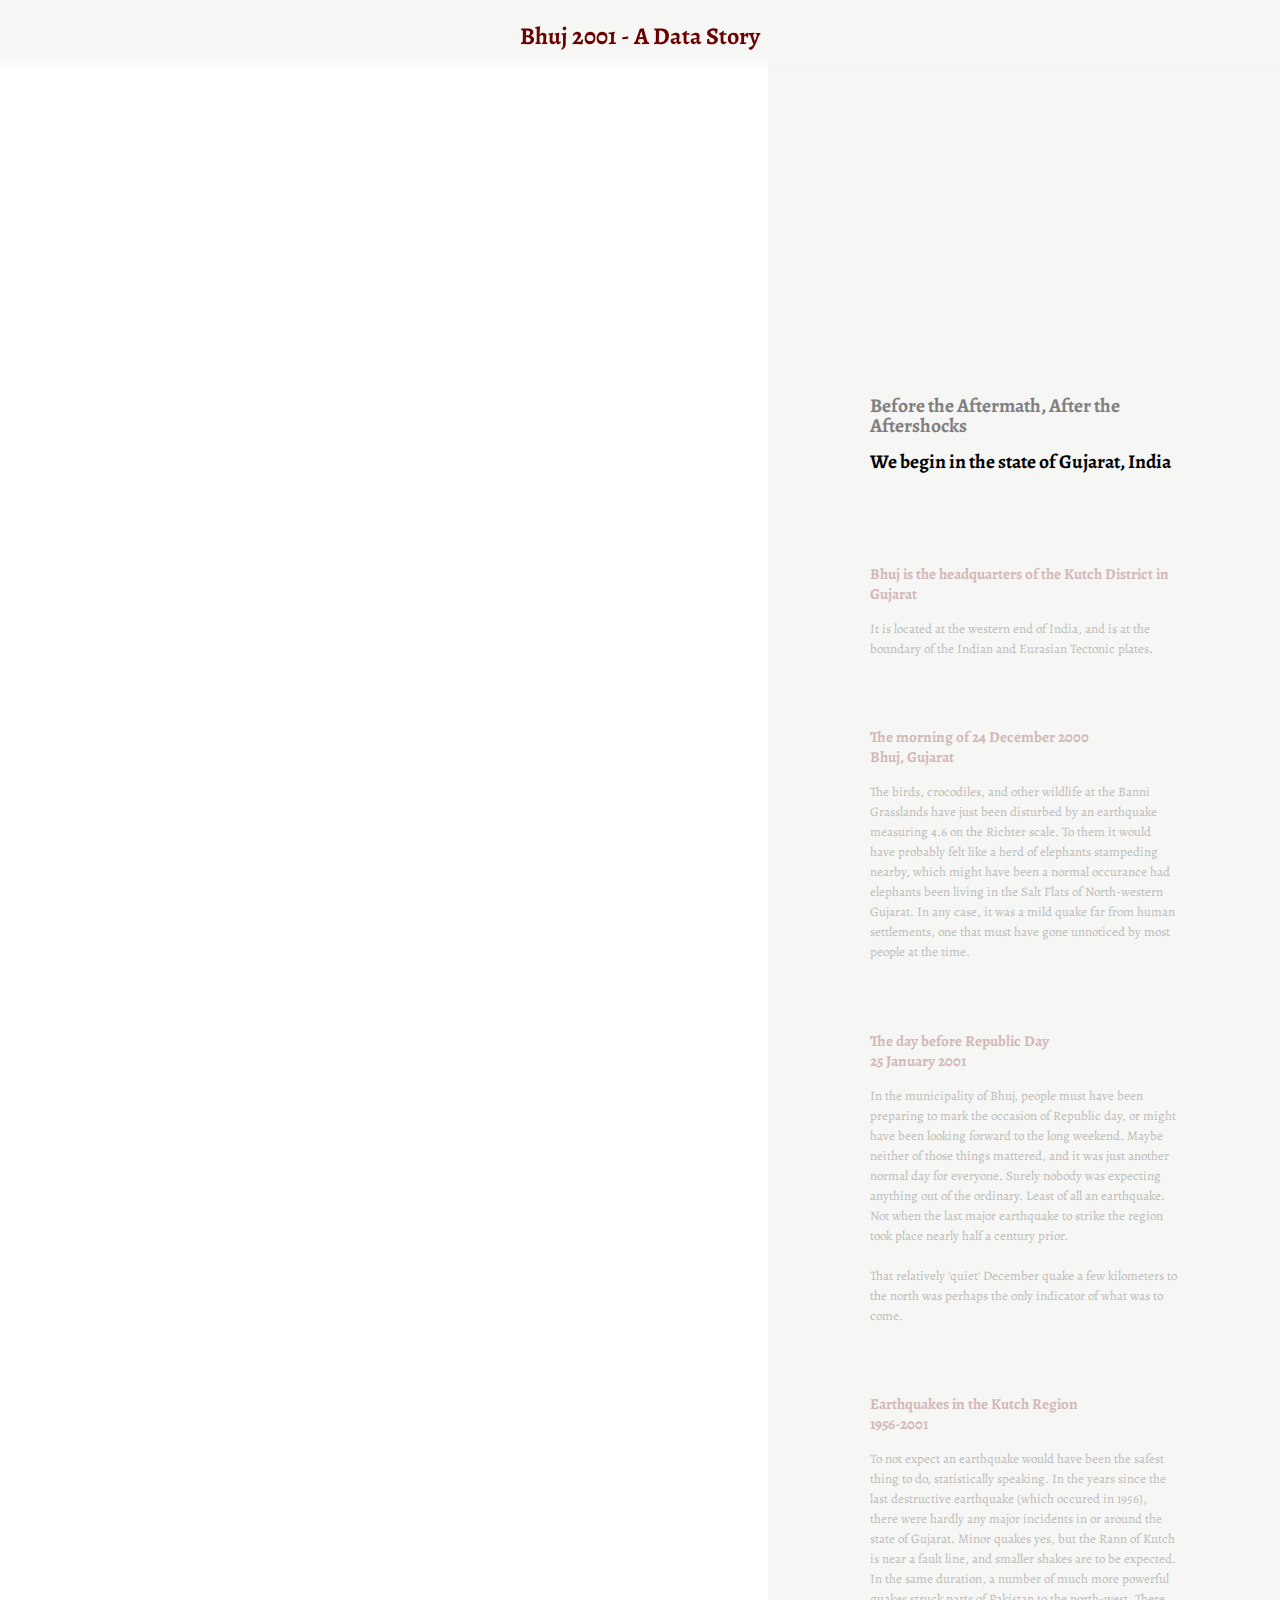
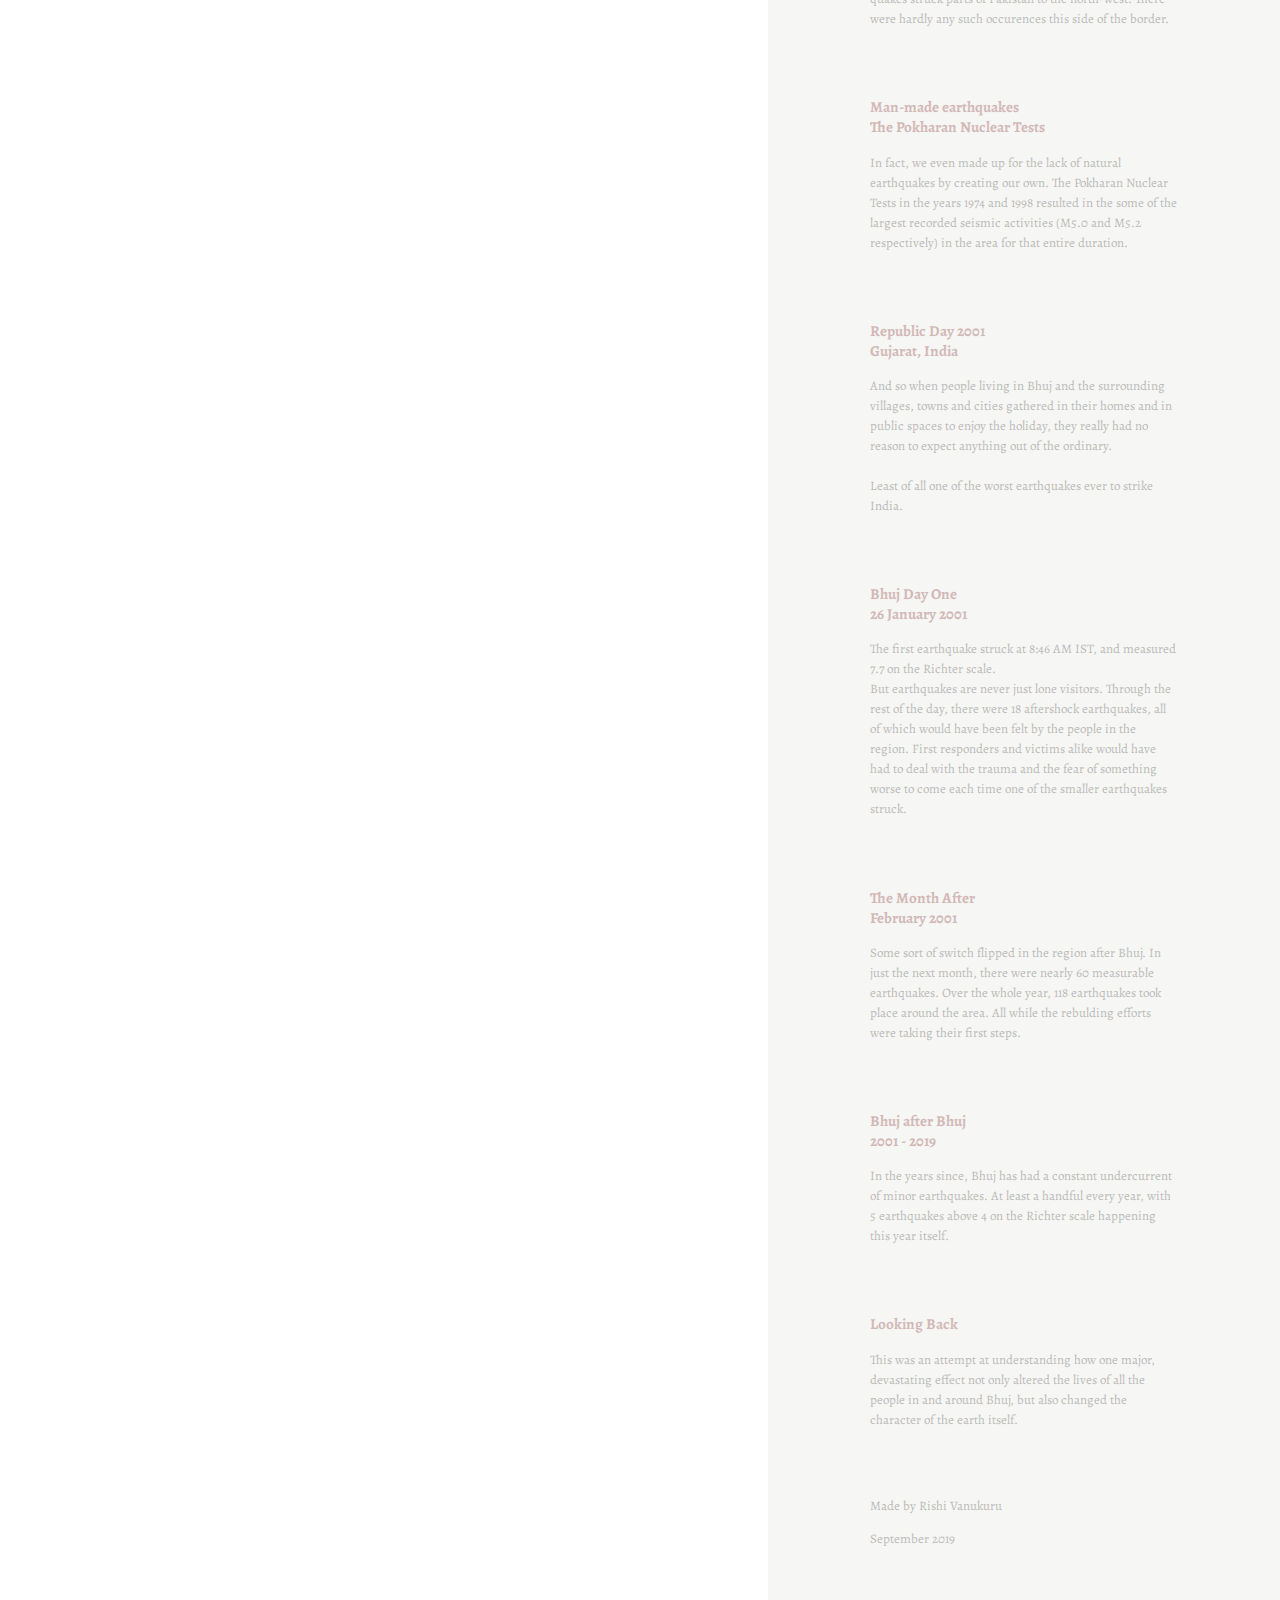
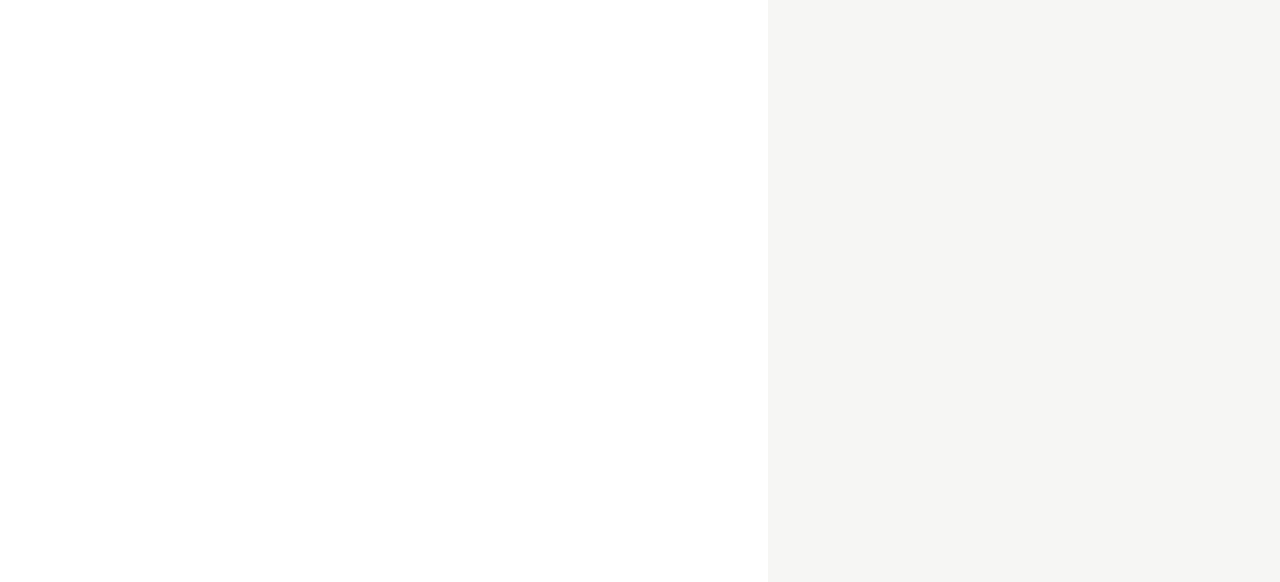
==== commit f7b26f16: "Adding story title" ====
--- a/mapschool19/BhujDataStory.html
+++ b/mapschool19/BhujDataStory.html
@@ -34,9 +34,10 @@
     
     <section id='starter' class = 'active'>
         
+        <h2 style = "color: gray;   ">Before the Aftermath, After the Aftershocks</h2>
         <h2>We begin in the state of Gujarat, India</h2>
         <br>
-        <br>
+
     </section>
     
     
